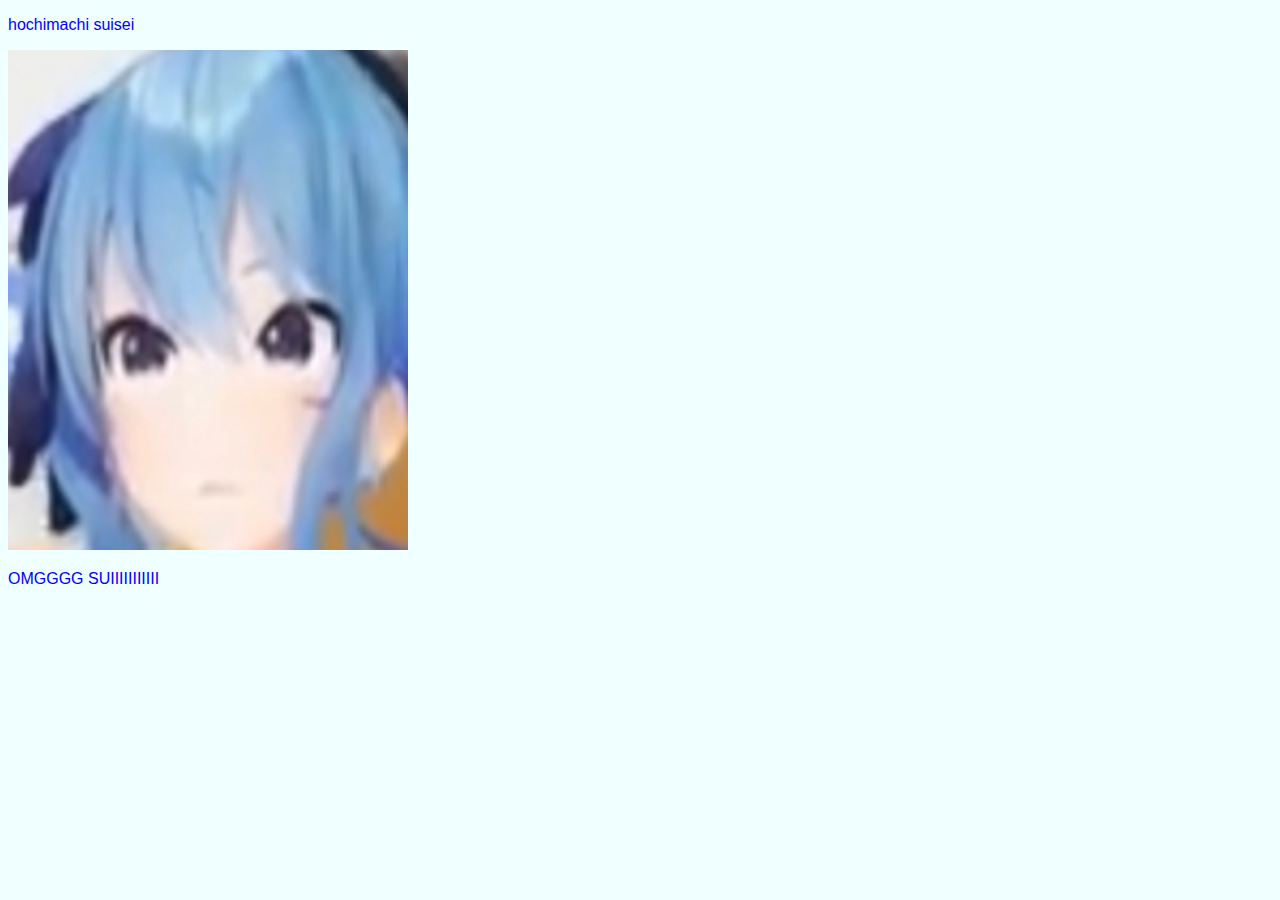
==== index.html @ 1bd21e92 "Improve" ====
<!DOCTYPE html>
<html>
<head>
    <meta charset='utf-8'>
    <meta http-equiv='X-UA-Compatible' content='IE=edge'>
    <title>Page Title</title>
    <meta name='viewport' content='width=device-width, initial-scale=1'>
    <link rel='stylesheet' type='text/css' media='screen' href='main.css'>
    <script src='main.js'></script>
    <link rel="stylesheet" href="./styles/style.css">
</head>
<body>
    <p>hochimachi suisei</p>
     <img src="sui.png" width="400" height="500">
	 <p> OMGGGG SUIIIIIIIIIII </p>
</body>
</html>
---- styles/style.css ----
p {
    color:blue;
    font-family: Arial, Helvetica, sans-serif;
    
}

body {
    background-color: azure;
}
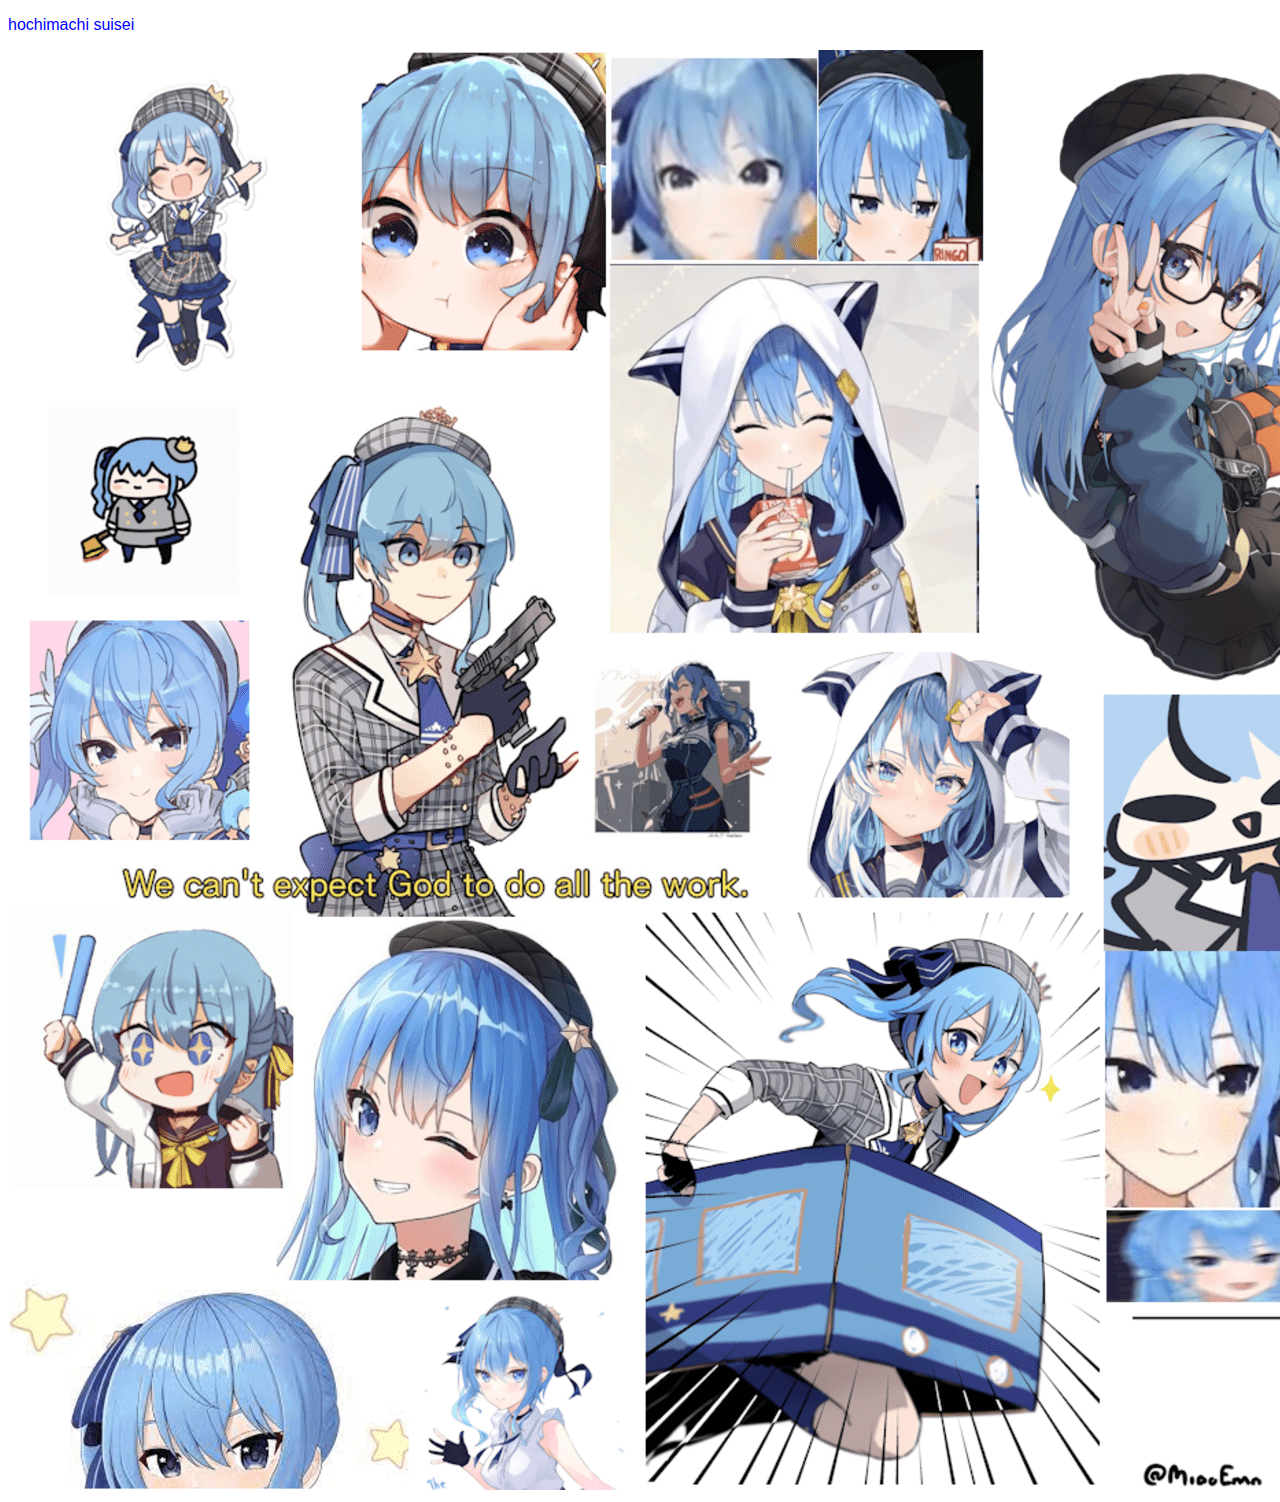
==== commit 9c040ead: "lmao" ====
--- a/index.html
+++ b/index.html
@@ -1,5 +1,8 @@
 <!DOCTYPE html>
 <html>
+
+
+
 <head>
     <meta charset='utf-8'>
     <meta http-equiv='X-UA-Compatible' content='IE=edge'>
@@ -9,9 +12,12 @@
     <script src='main.js'></script>
     <link rel="stylesheet" href="./styles/style.css">
 </head>
+
+
+
 <body>
     <p>hochimachi suisei</p>
-     <img src="sui.png" width="400" height="500">
-	 <p> OMGGGG SUIIIIIIIIIII </p>
+     <img src="./images/suisei (2).png" >
+
 </body>
 </html>--- a/styles/style.css
+++ b/styles/style.css
@@ -4,6 +4,6 @@
     
 }
 
-body {
+/* body {
     background-color: azure;
-}+} */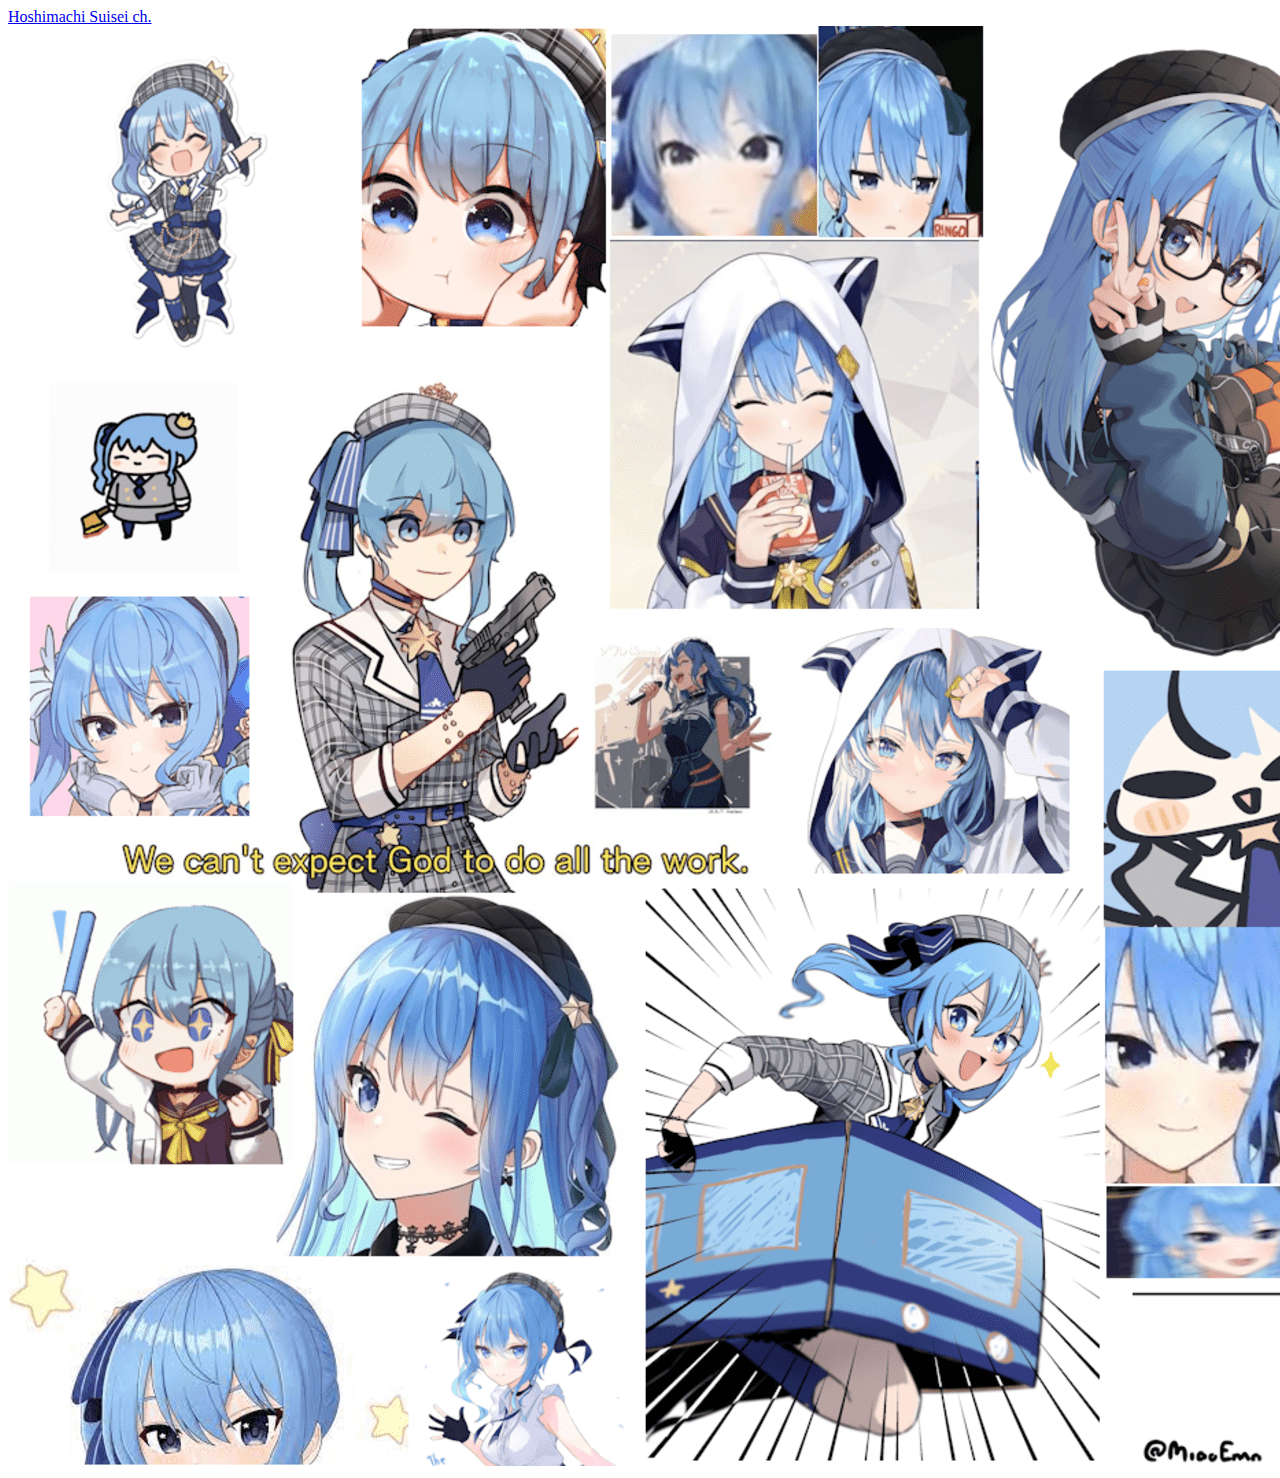
==== commit c1e95e08: "added link to channel" ====
--- a/index.html
+++ b/index.html
@@ -16,7 +16,7 @@
 
 
 <body>
-    <p>hochimachi suisei</p>
+    <a href="https://www.youtube.com/channel/UC5CwaMl1eIgY8h02uZw7u8A">Hoshimachi Suisei ch.</a>
      <img src="./images/suisei (2).png" >
 
 </body>
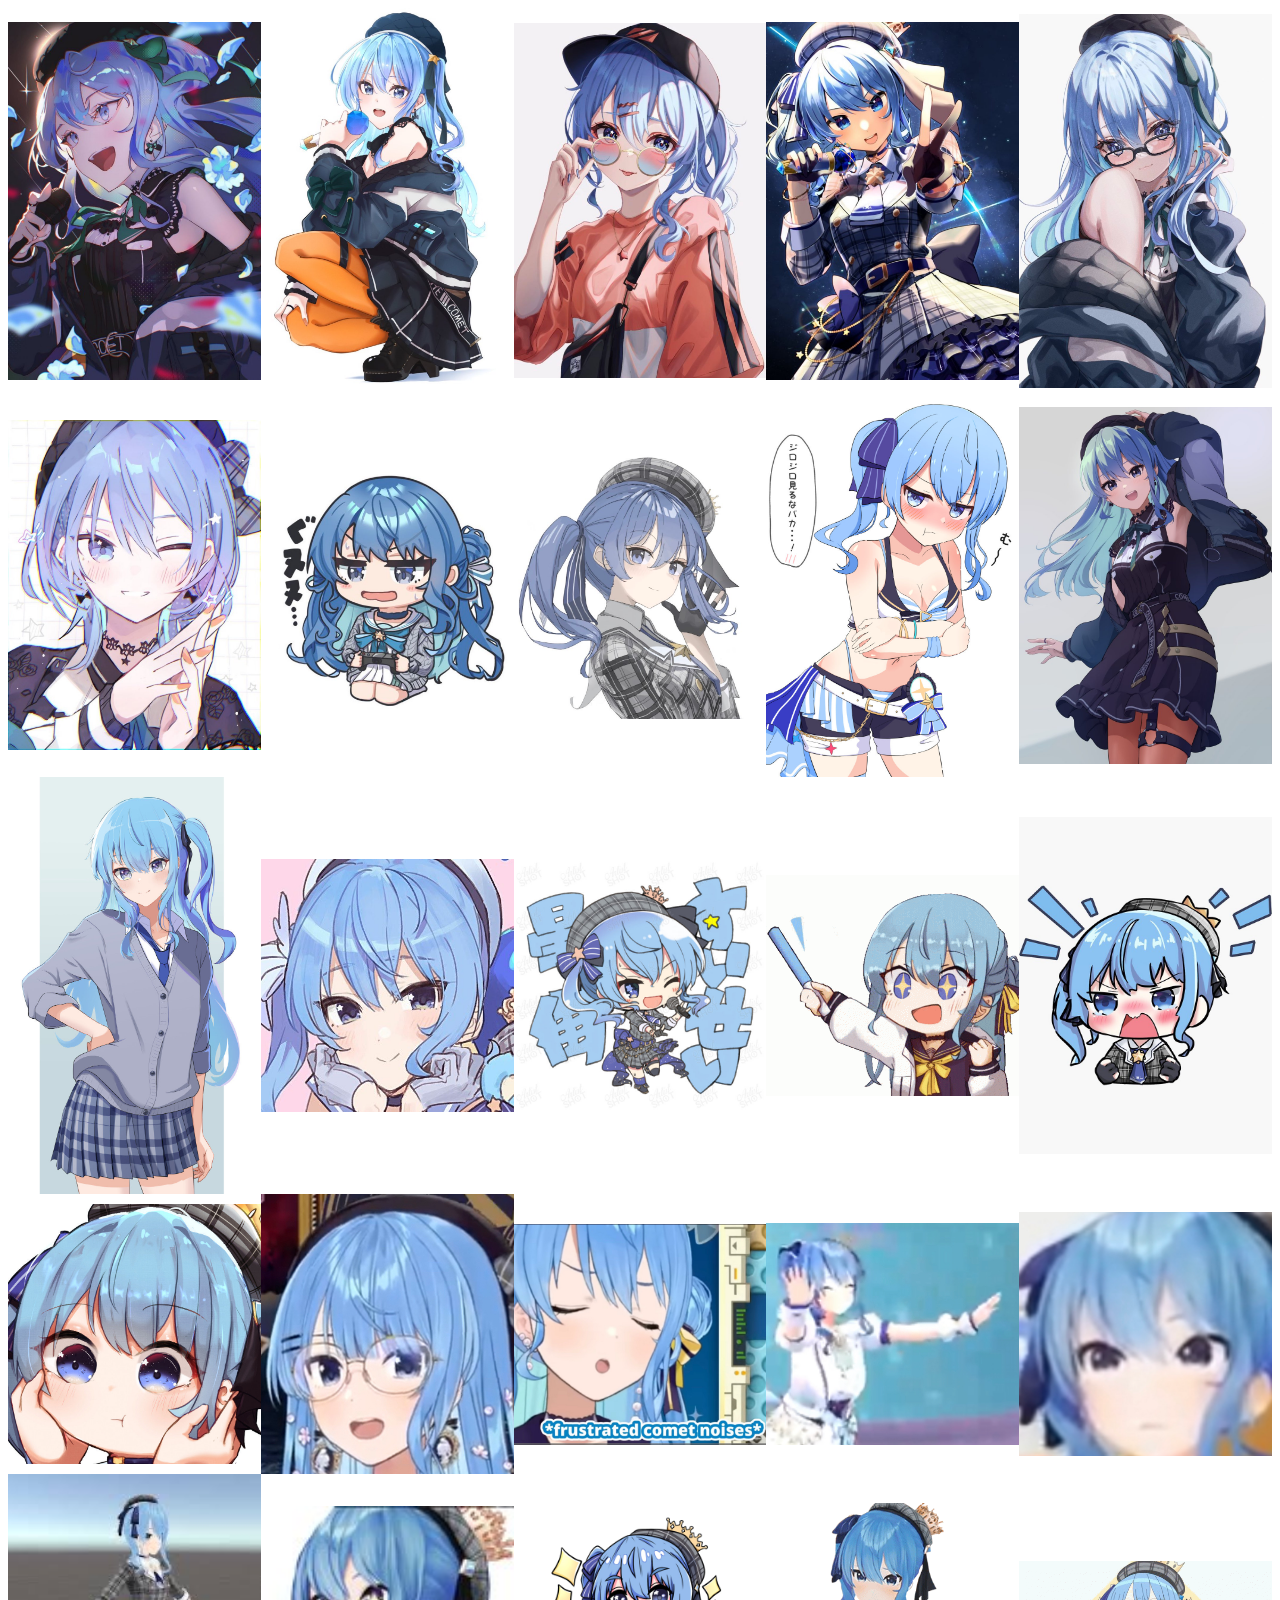
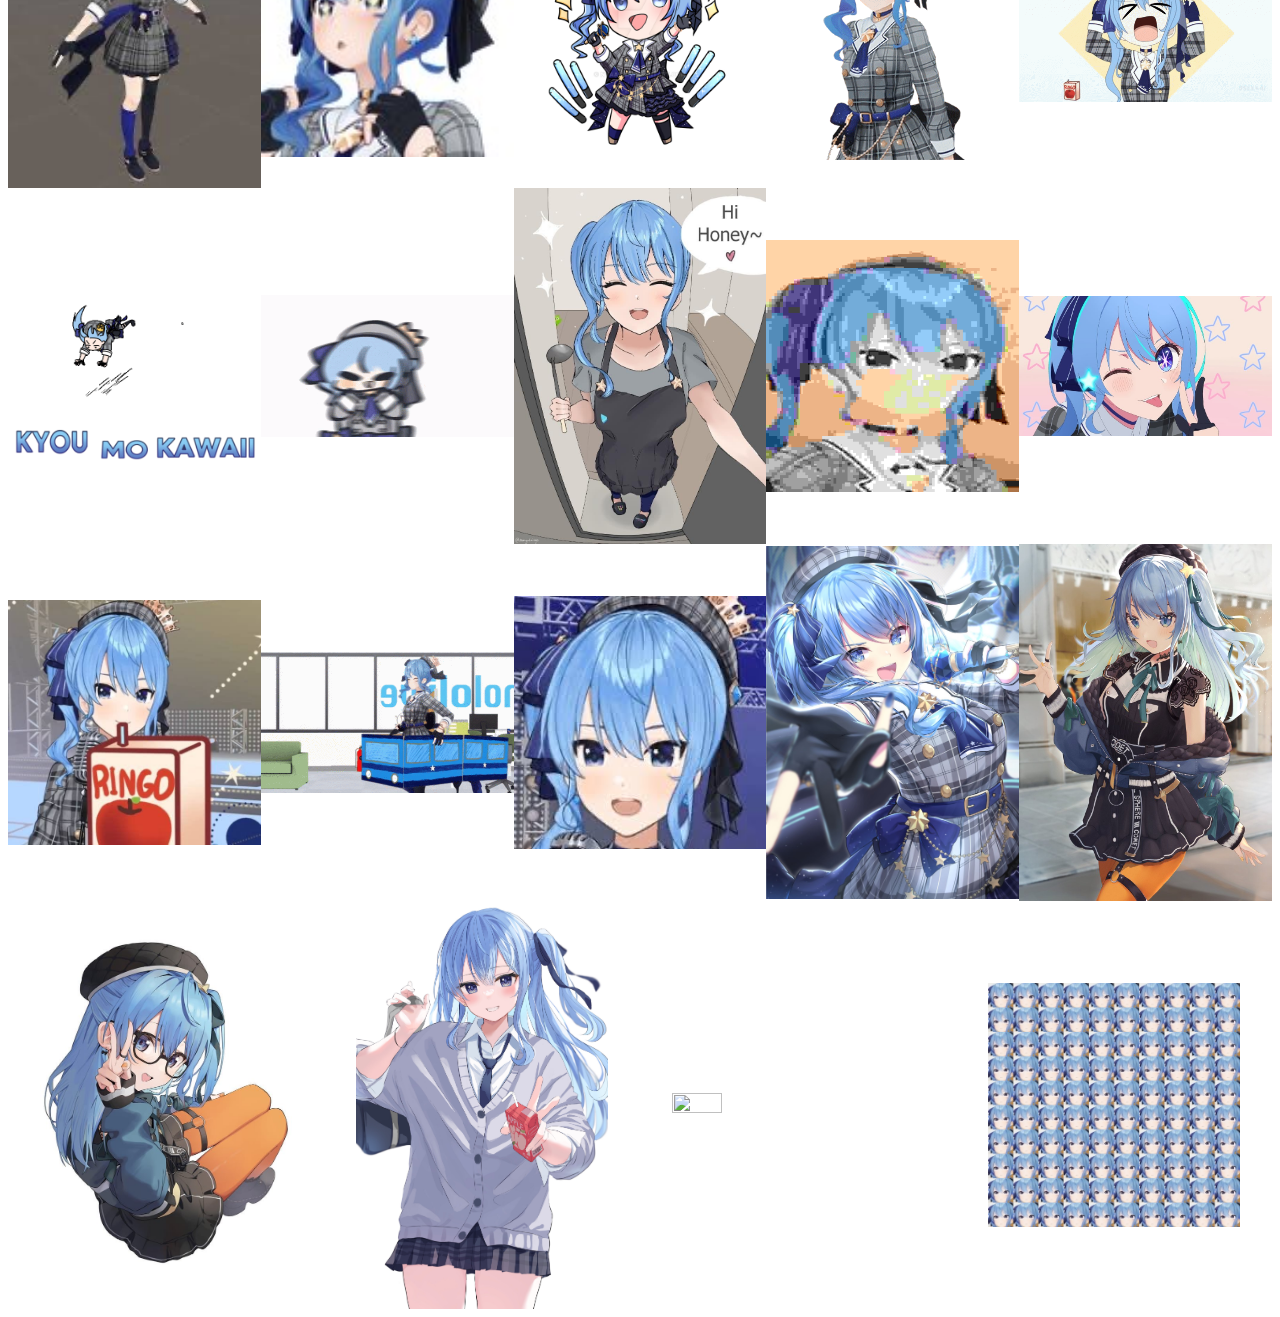
==== commit af7f6517: "redesign" ====
--- a/index.html
+++ b/index.html
@@ -6,18 +6,59 @@
 <head>
     <meta charset='utf-8'>
     <meta http-equiv='X-UA-Compatible' content='IE=edge'>
-    <title>Page Title</title>
+    <title>Sui-site</title>
     <meta name='viewport' content='width=device-width, initial-scale=1'>
-    <link rel='stylesheet' type='text/css' media='screen' href='main.css'>
-    <script src='main.js'></script>
     <link rel="stylesheet" href="./styles/style.css">
 </head>
 
 
 
 <body>
-    <a href="https://www.youtube.com/channel/UC5CwaMl1eIgY8h02uZw7u8A">Hoshimachi Suisei ch.</a>
-     <img src="./images/suisei (2).png" >
+    <div class="lemao">
+        <img src="./images/pic0.jpg" alt="">
+        <img src="./images/pic1.jpg" alt="">
+        <img src="./images/pic2.jpg" alt="">
+        <img src="./images/pic3.jpg" alt="">
+        <img src="./images/pic4.jpg" alt="">
+        <img src="./images/pic5.jpg" alt="">
+        <img src="./images/pic6.jpg" alt="">
+        <img src="./images/pic7.jpg" alt="">
+        <img src="./images/pic8.jpg" alt="">
+        <img src="./images/pic9.jpg" alt="">
+        <img src="./images/pic10.jpg" alt="">
+        <img src="./images/pic11.jpg" alt="">
+        <img src="./images/pic12.jpg" alt="">
+        <img src="./images/pic13.gif" alt="">
+        <img src="./images/pic14.jpg" alt="">
+        <img src="./images/pic15.jpg" alt="">
+        <img src="./images/pic16.png" alt="">
+        <img src="./images/pic17.png" alt="">
+        <img src="./images/pic18.png" alt="">
+        <img src="./images/pic19.png" alt="">
+        <img src="./images/pic20.jpg" alt="">
+        <img src="./images/pic21.jpg" alt="">
+        <img src="./images/pic22.jpg" alt="">
+        <img src="./images/pic23.gif" alt="">
+        <img src="./images/pic24.gif" alt="">
+        <img src="./images/pic25.gif" alt="">
+        <img src="./images/pic26.gif" alt="">
+        <img src="./images/pic27.jpg" alt="">
+        <img src="./images/pic28.jpg" alt="">
+        <img src="./images/pic29.jpg" alt="">
+        <img src="./images/pic30.jpg" alt="">
+        <img src="./images/pic31.gif" alt="">
+        <img src="./images/pic32.jpg" alt="">
+        <img src="./images/pic33.jpg" alt="">
+        <img src="./images/pic34.jpg" alt="">
+        <img src="./images/pic35.jpg" alt="">
+        <img src="./images/pic36.jpg" alt="">
+        <img src="./images/bg1.png" alt="">
+        <img src="./images/suibackground.jpg" alt="">
+
+
+    </div>
+
 
 </body>
+
 </html>--- a/styles/style.css
+++ b/styles/style.css
@@ -1,9 +1,20 @@
-p {
-    color:blue;
-    font-family: Arial, Helvetica, sans-serif;
-    
+.important {
+    width: 110%;
+    height: 110%;
 }
 
-/* body {
-    background-color: azure;
-} */+.lemao {
+
+    background-image: url('suibackground.img');
+    display: flex;
+    justify-content: space-around;
+    flex-wrap: wrap;
+
+}
+
+img {
+    width: 20%;
+    height: 20%;
+    align-self: center;
+
+}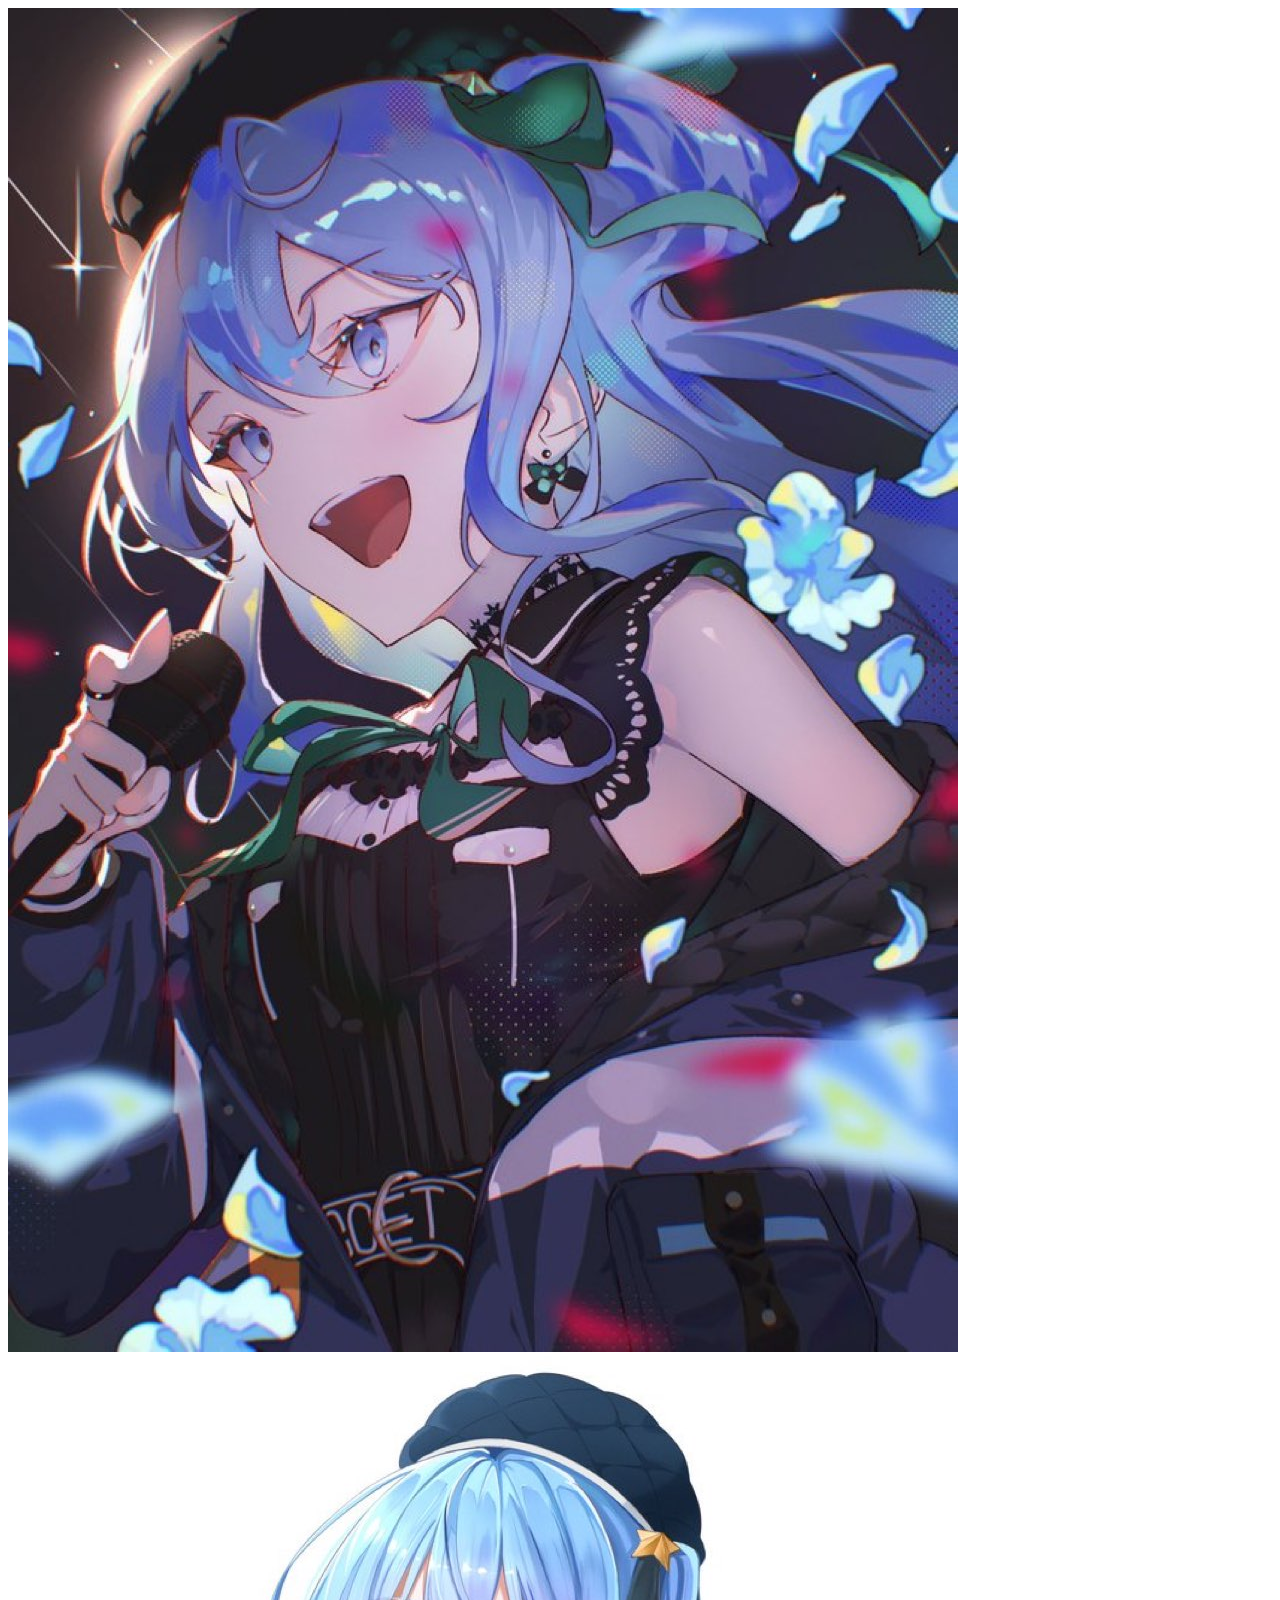
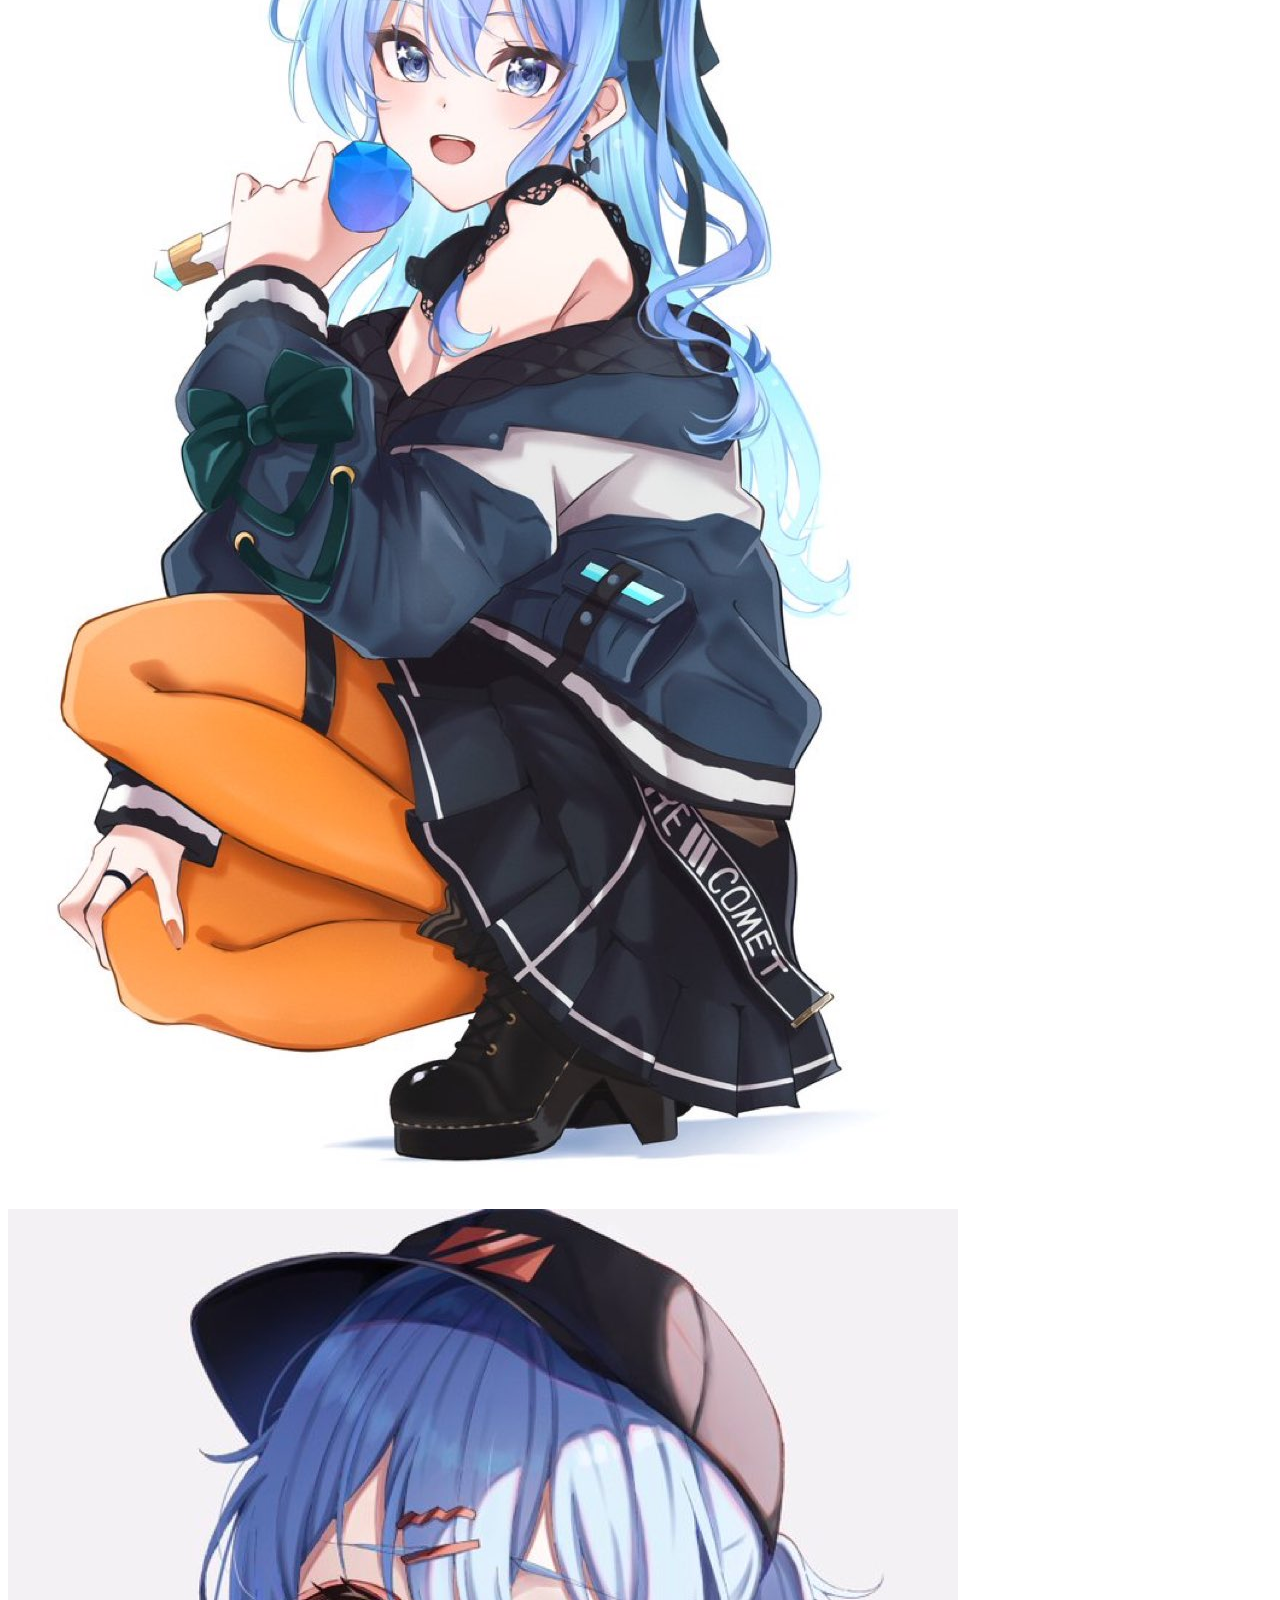
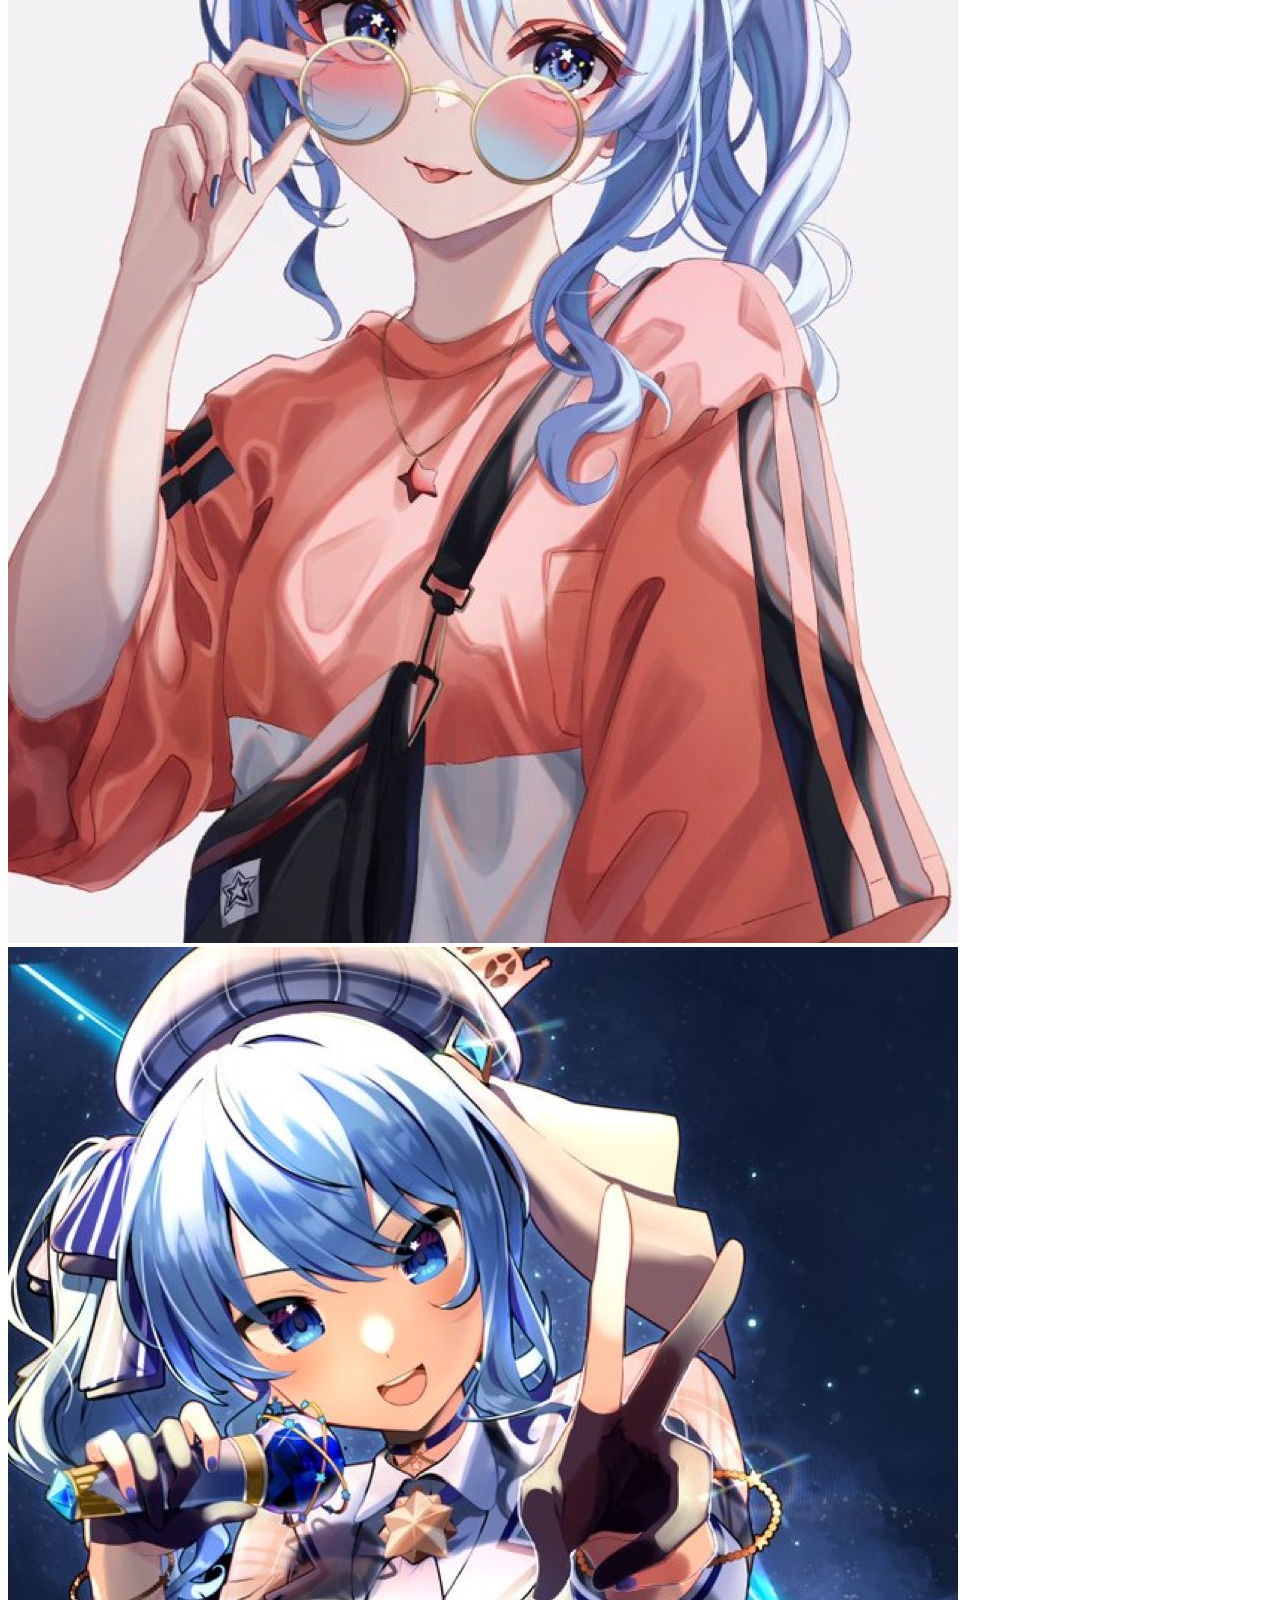
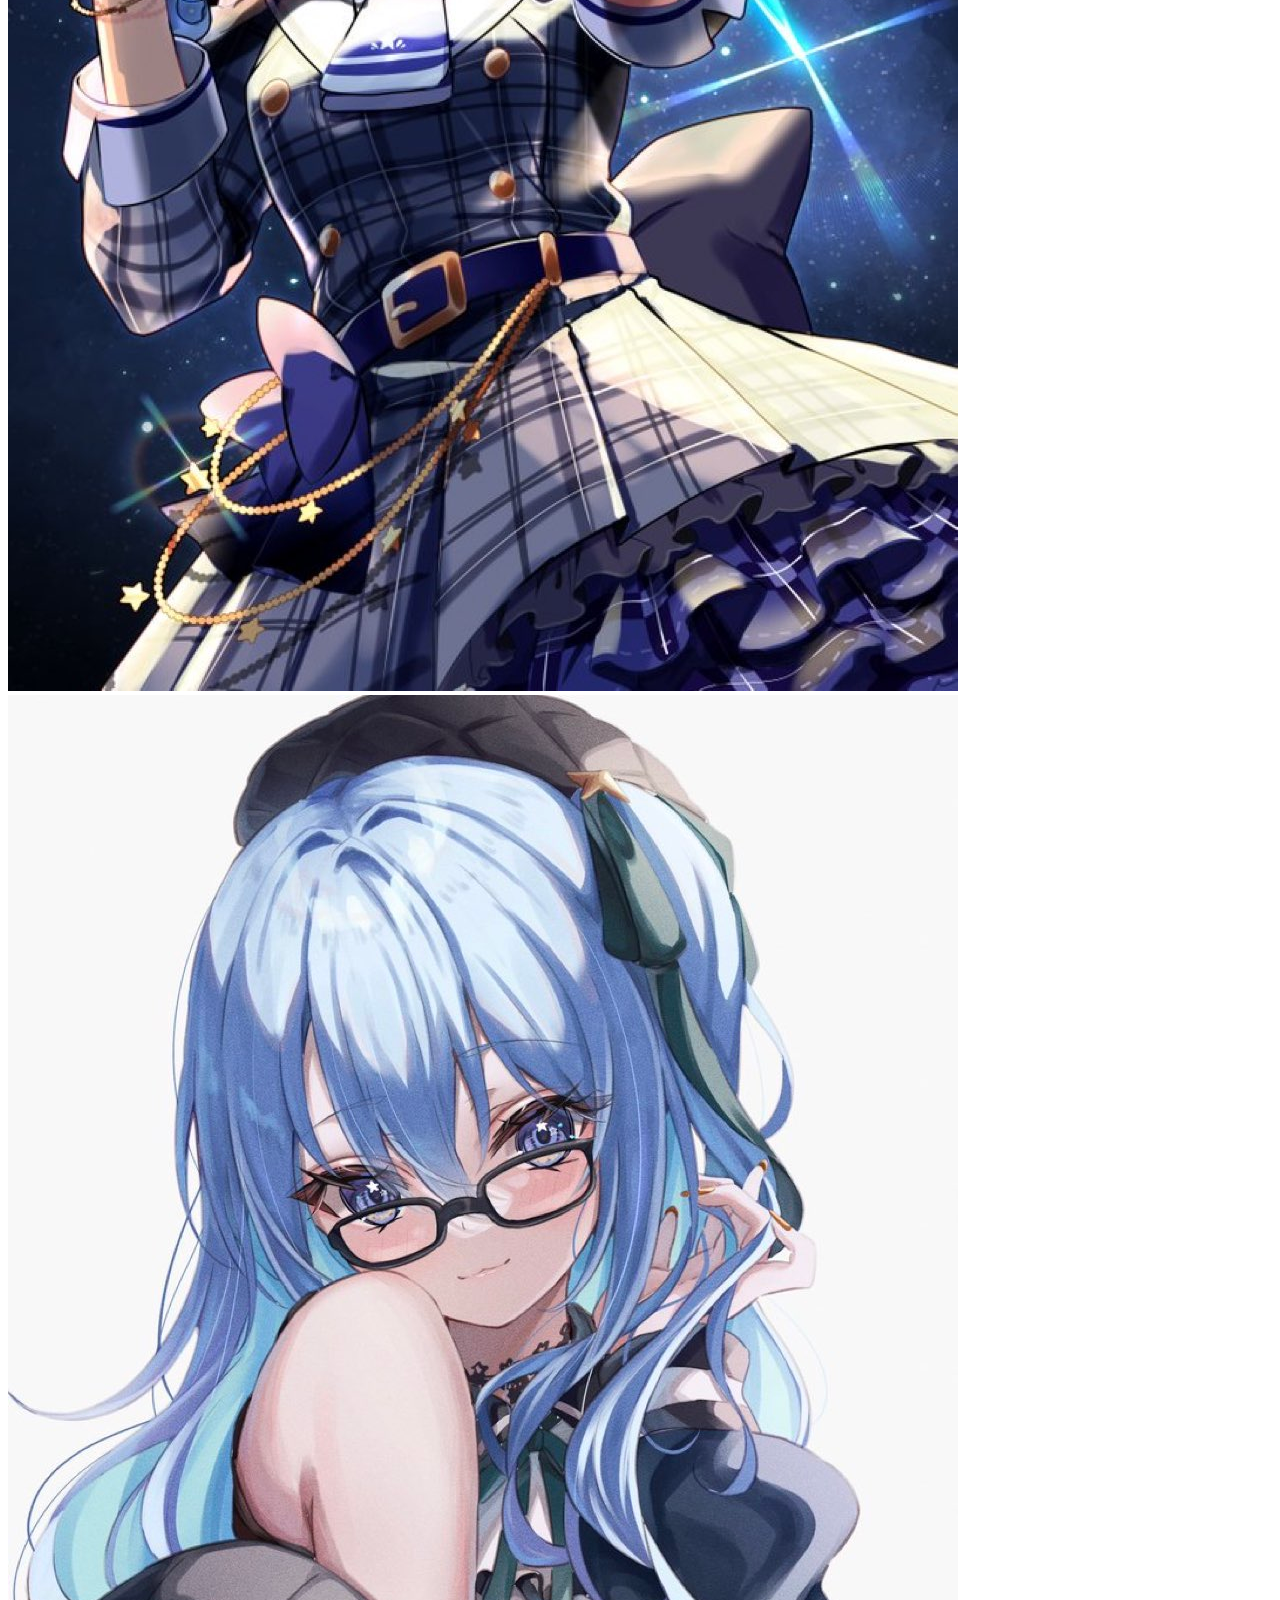
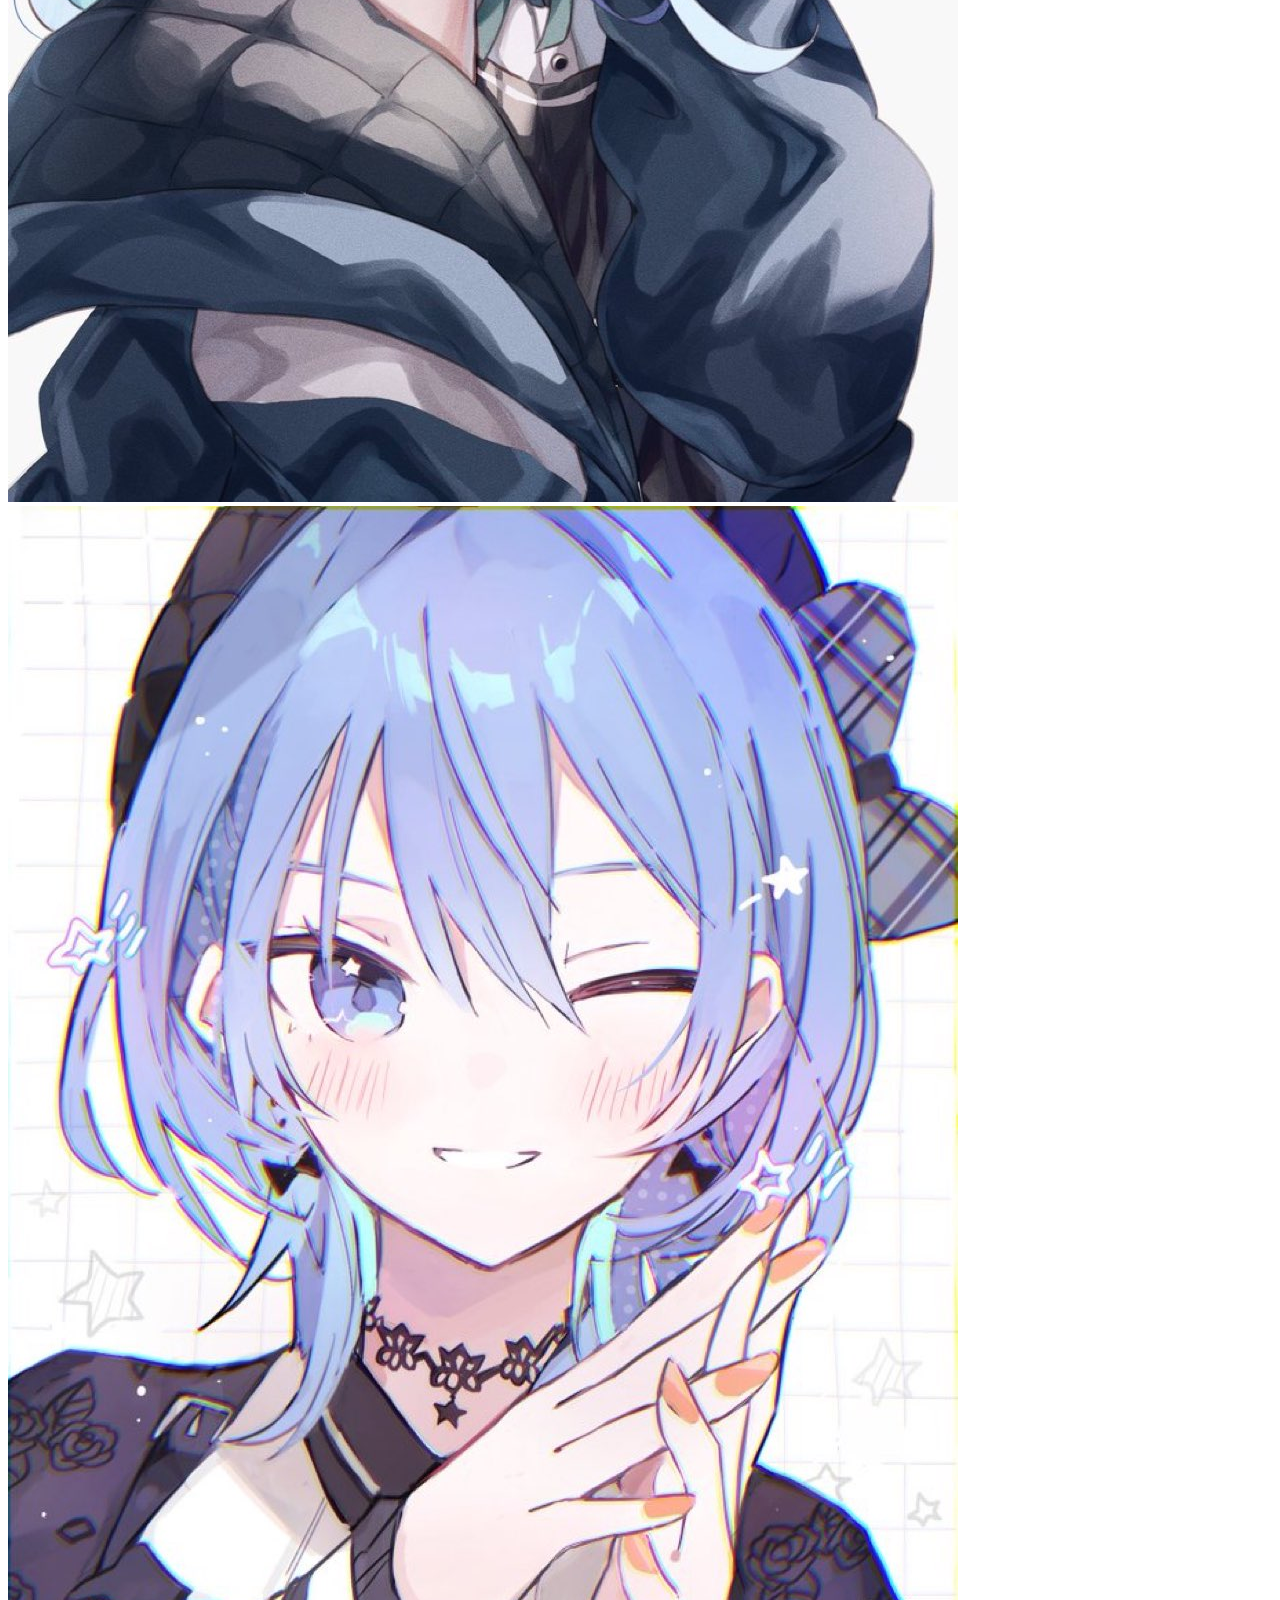
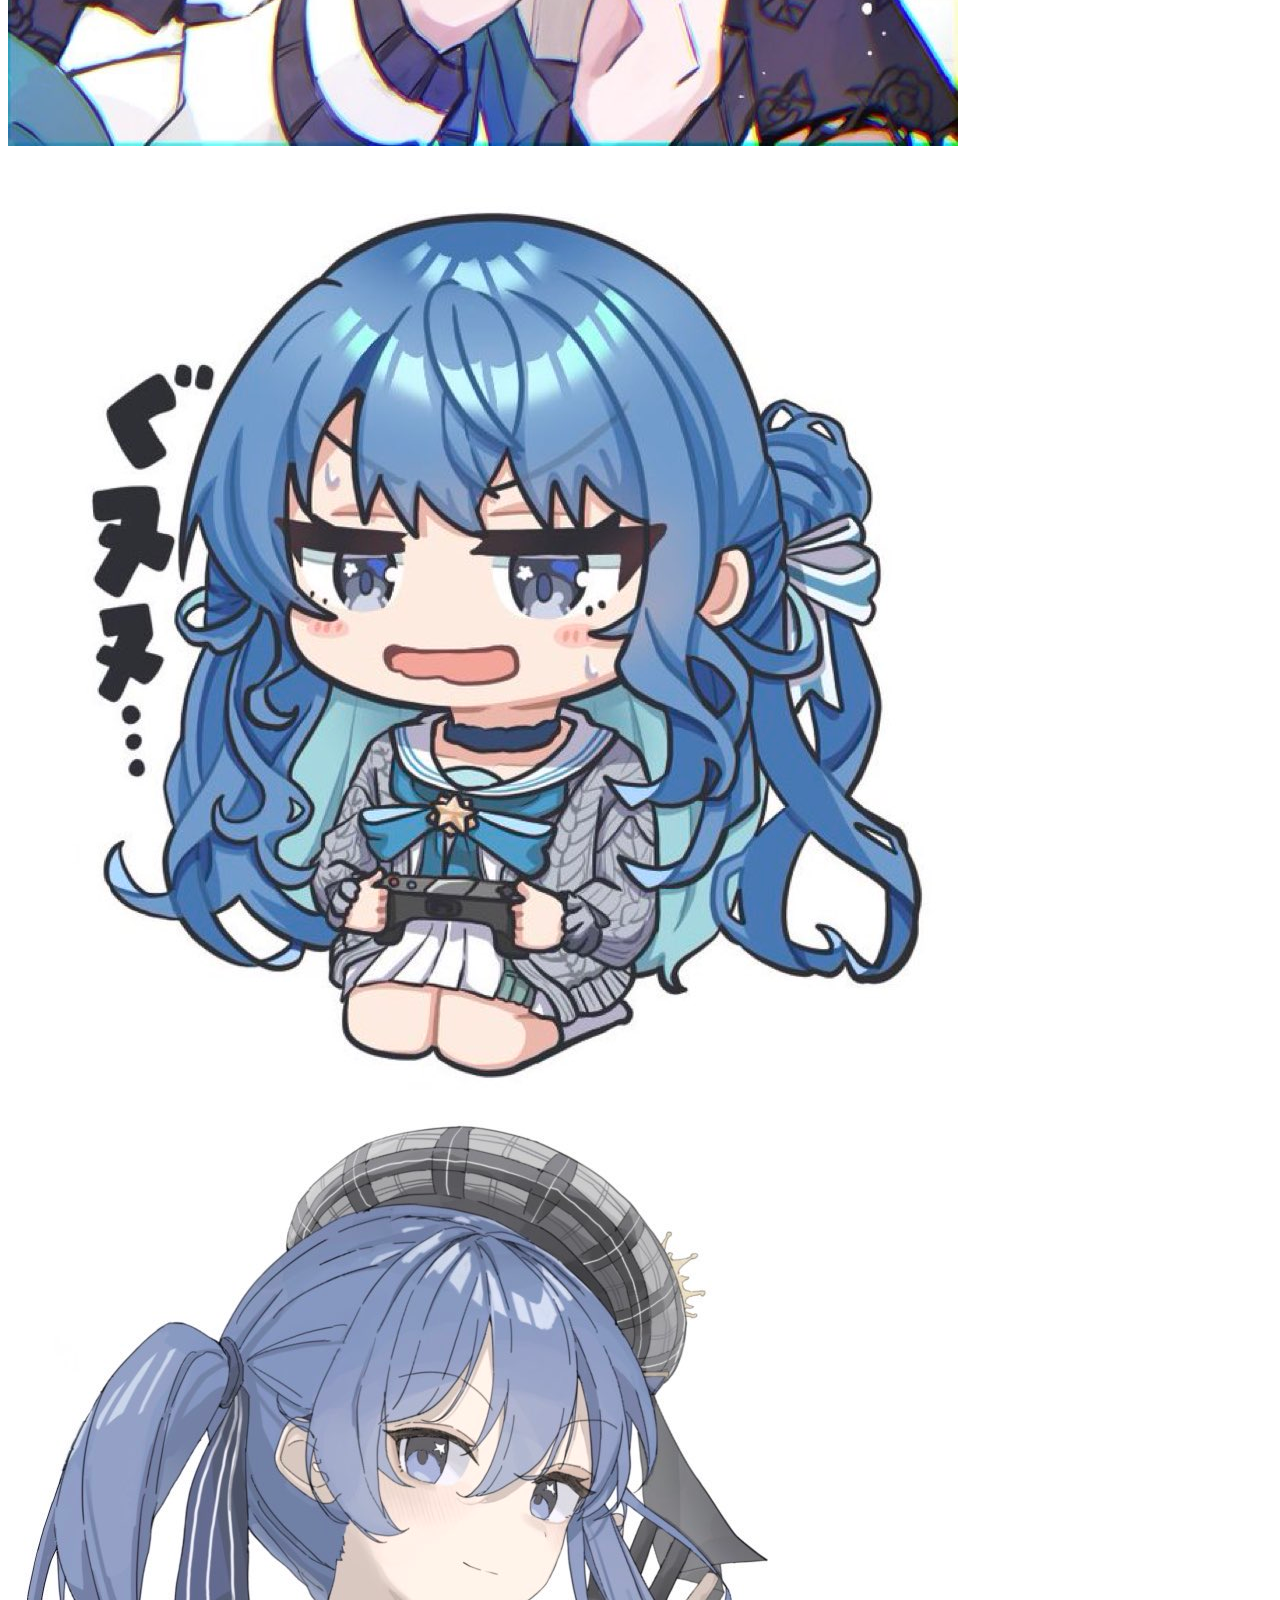
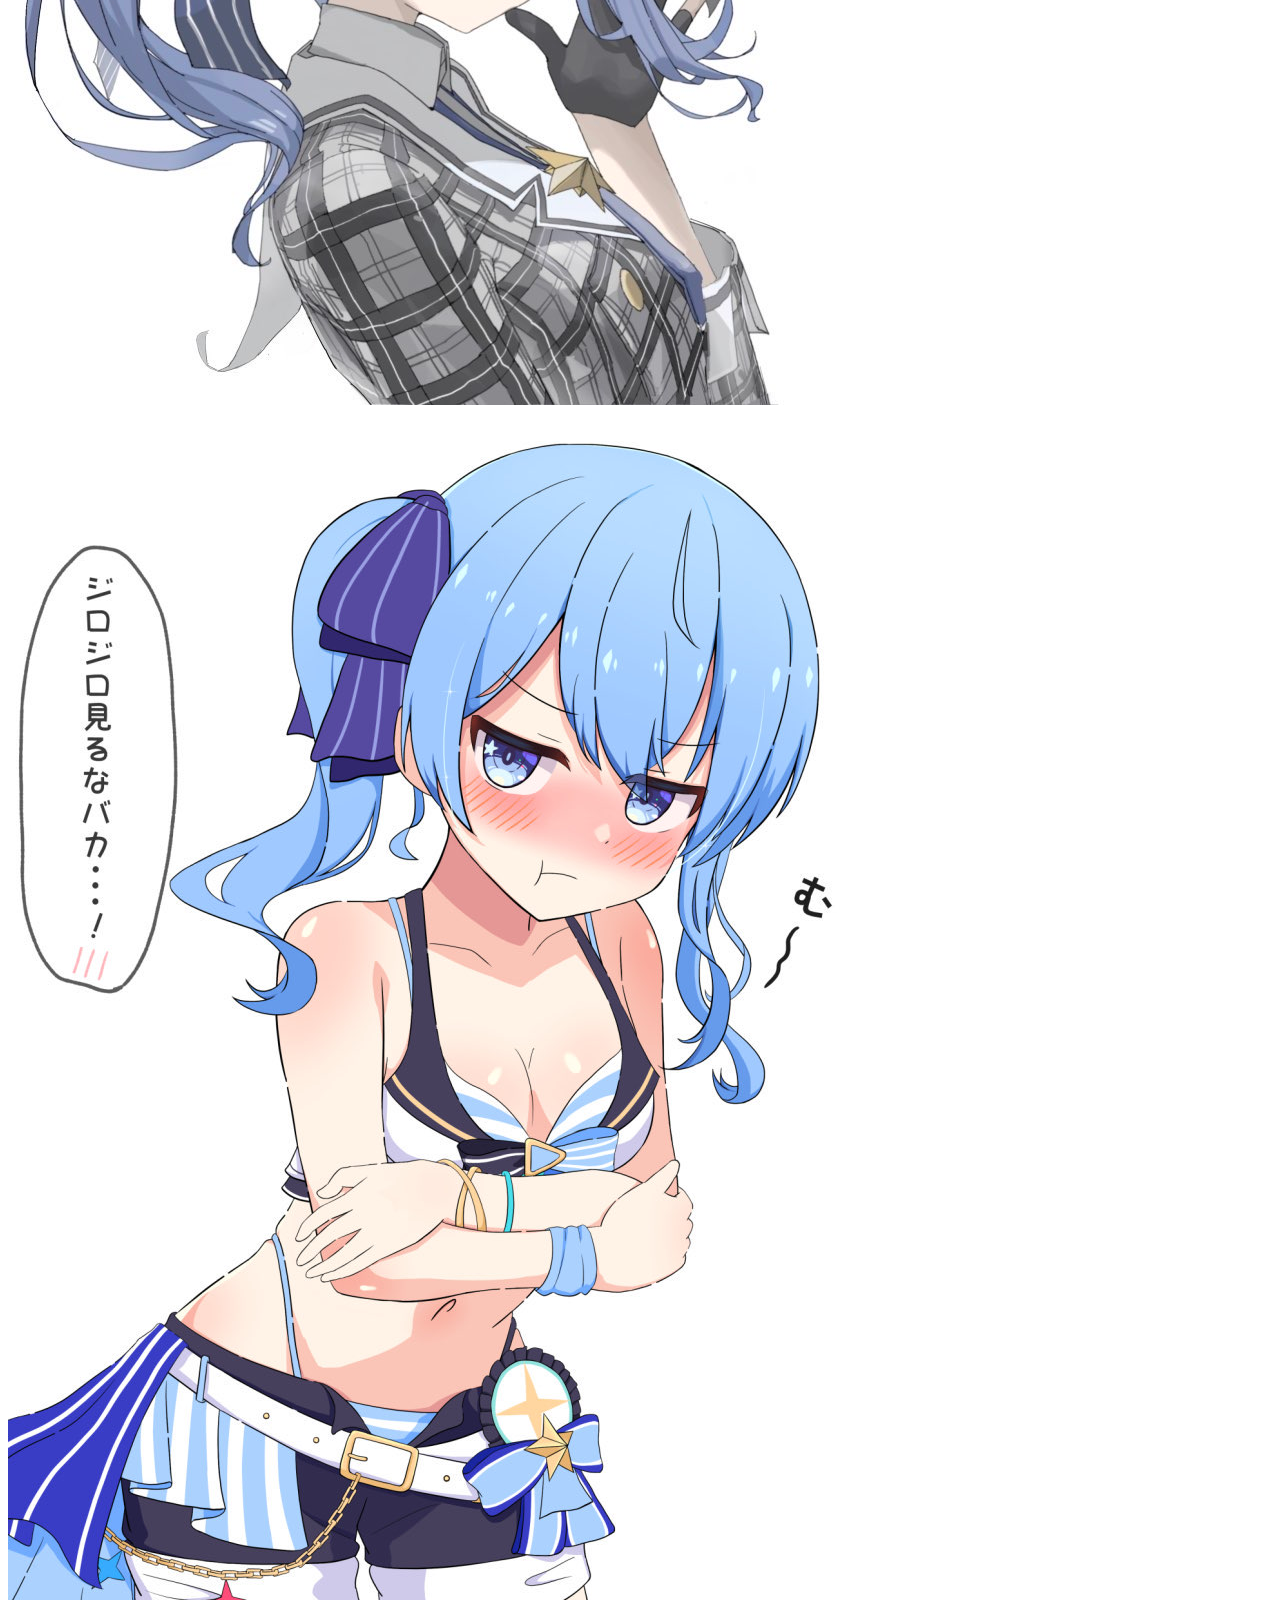
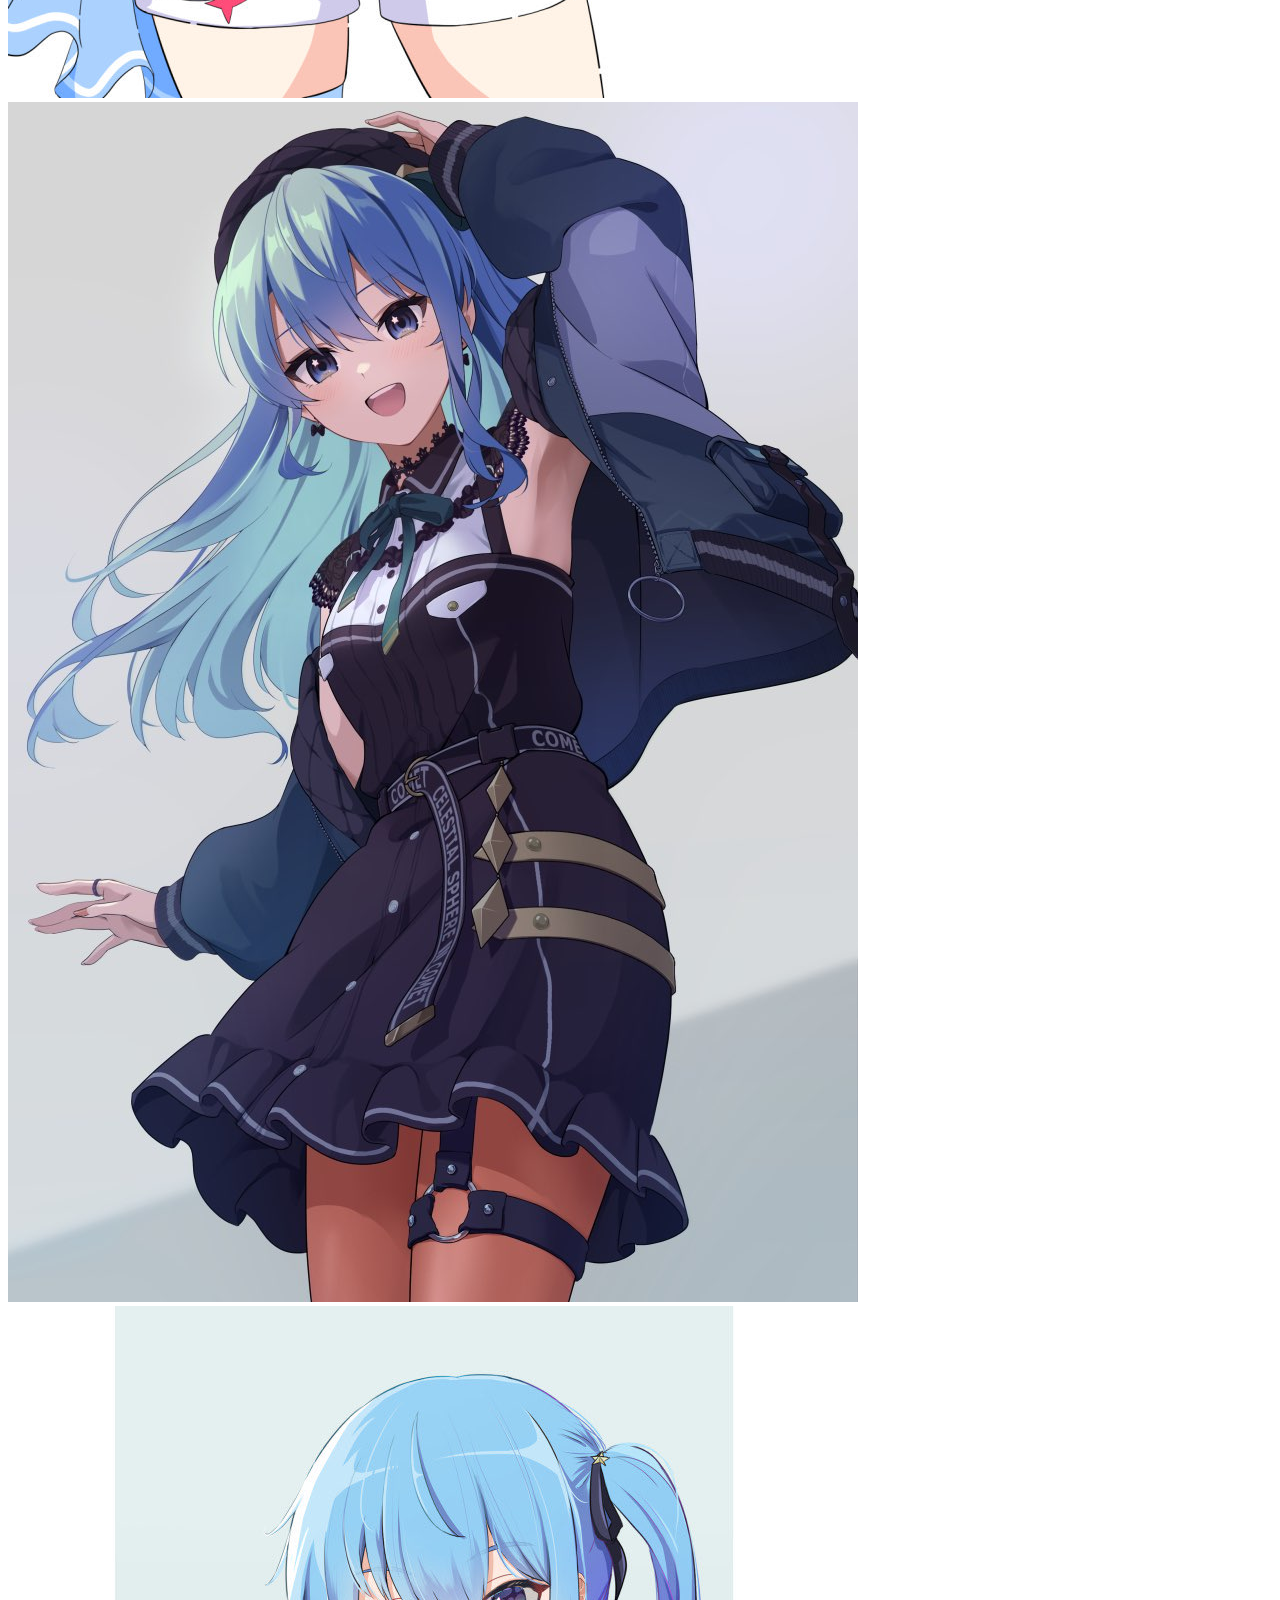
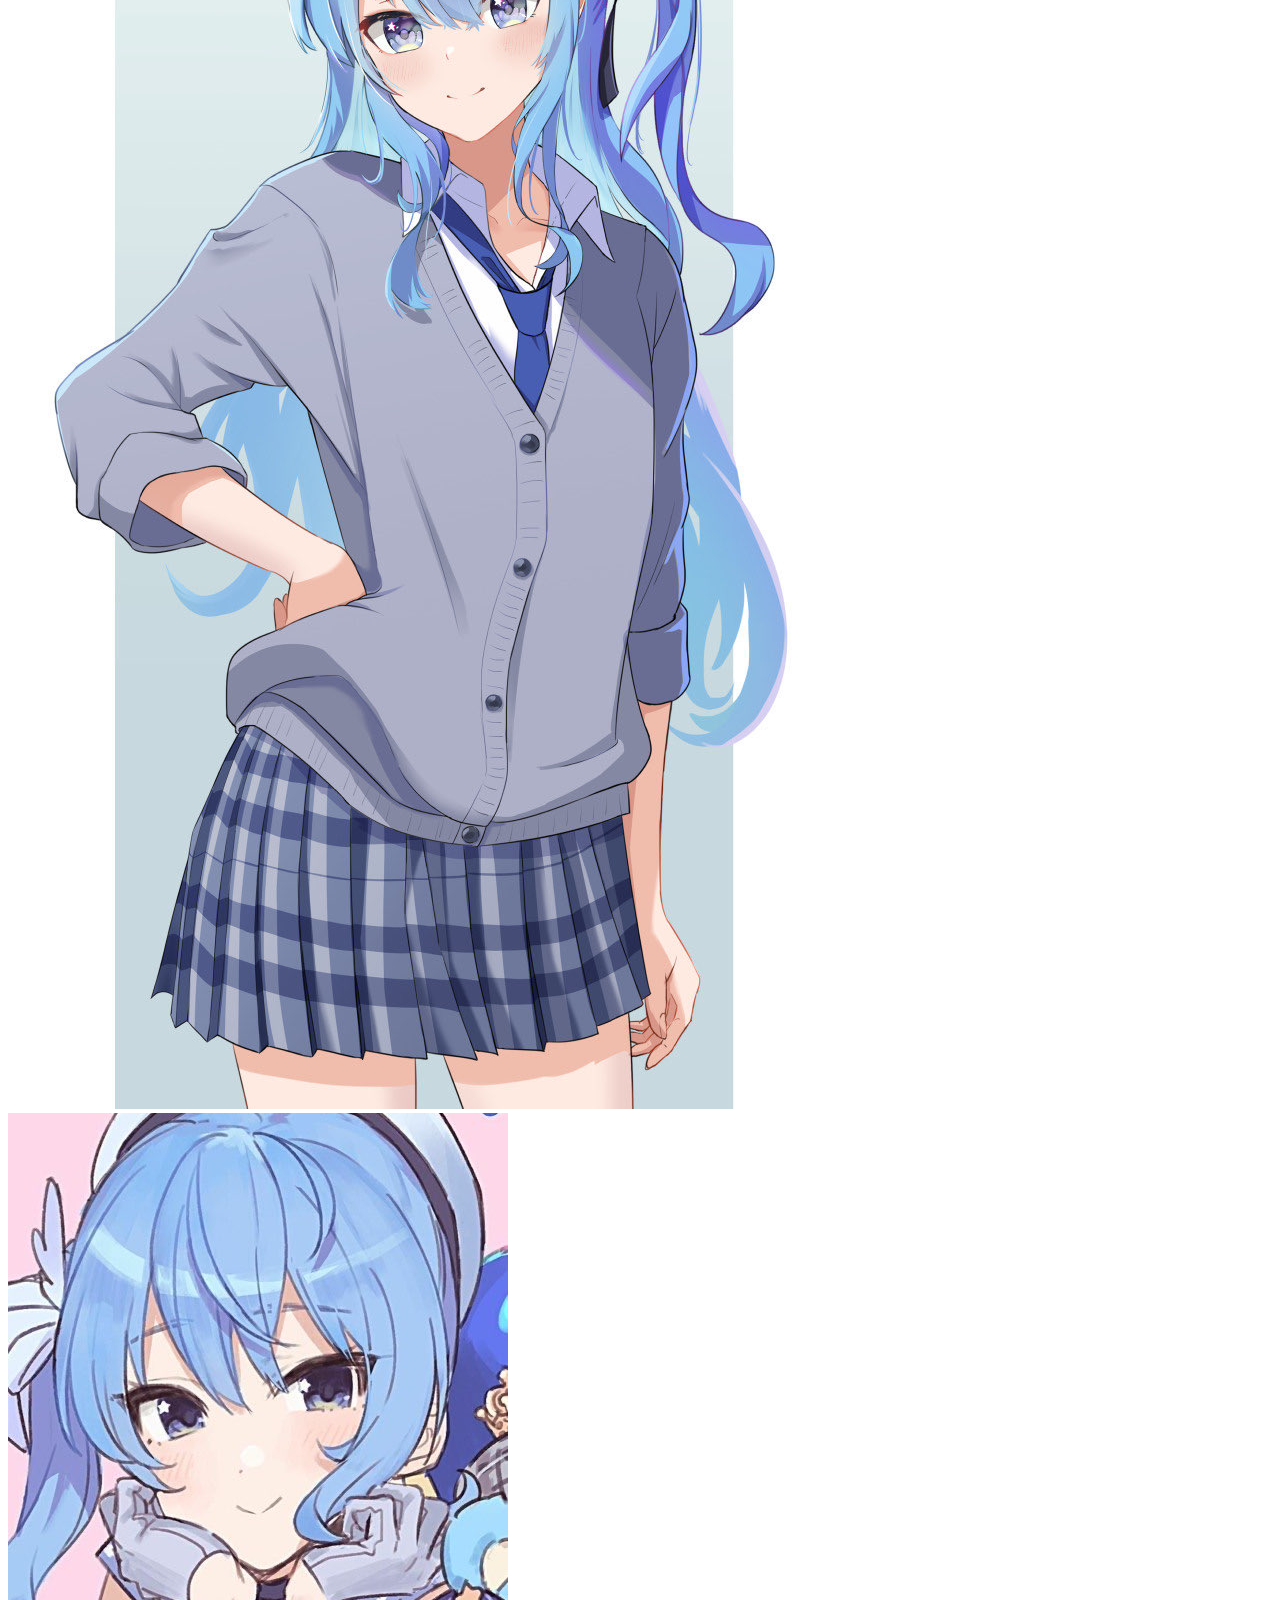
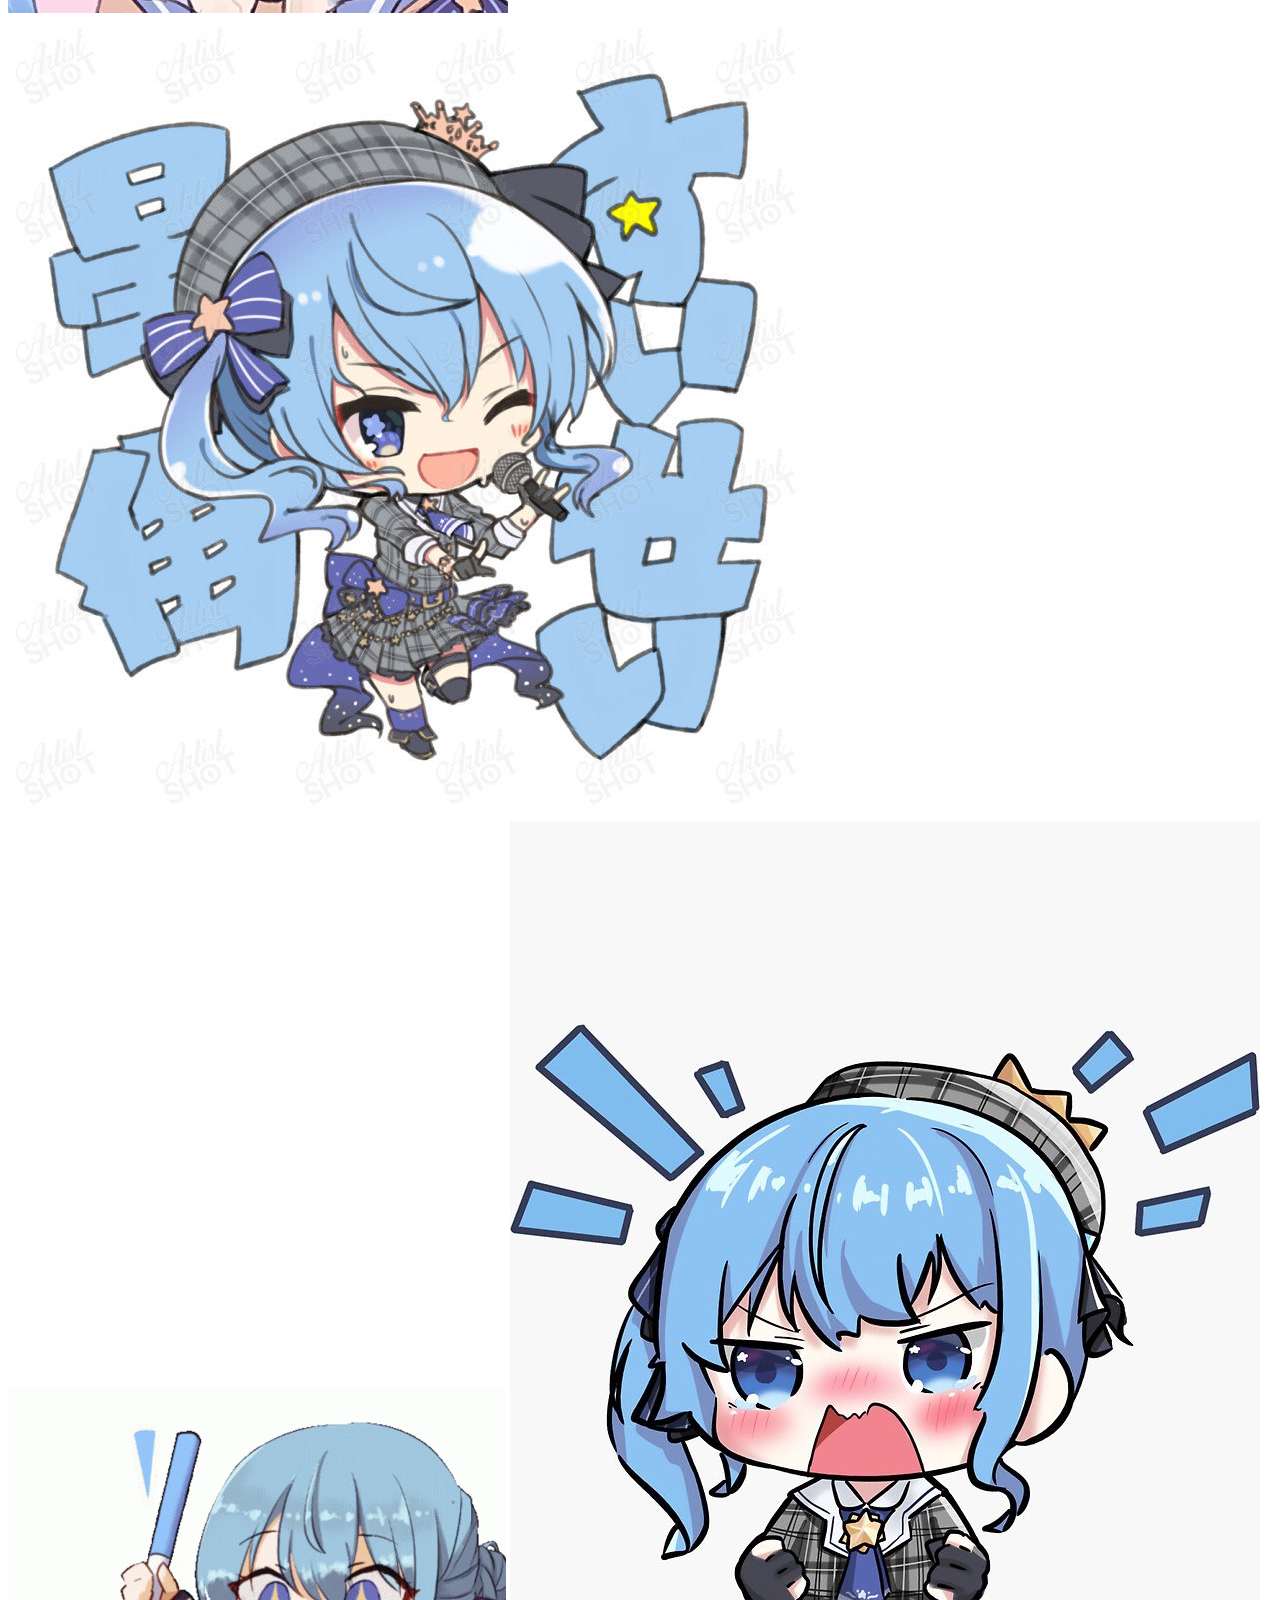
==== commit 634fb1af: "css" ====
--- a/index.html
+++ b/index.html
@@ -8,7 +8,8 @@
     <meta http-equiv='X-UA-Compatible' content='IE=edge'>
     <title>Sui-site</title>
     <meta name='viewport' content='width=device-width, initial-scale=1'>
-    <link rel="stylesheet" href="./styles/style.css">
+
+    <link rel="stylesheet" href="styles.css">
 </head>
 
 
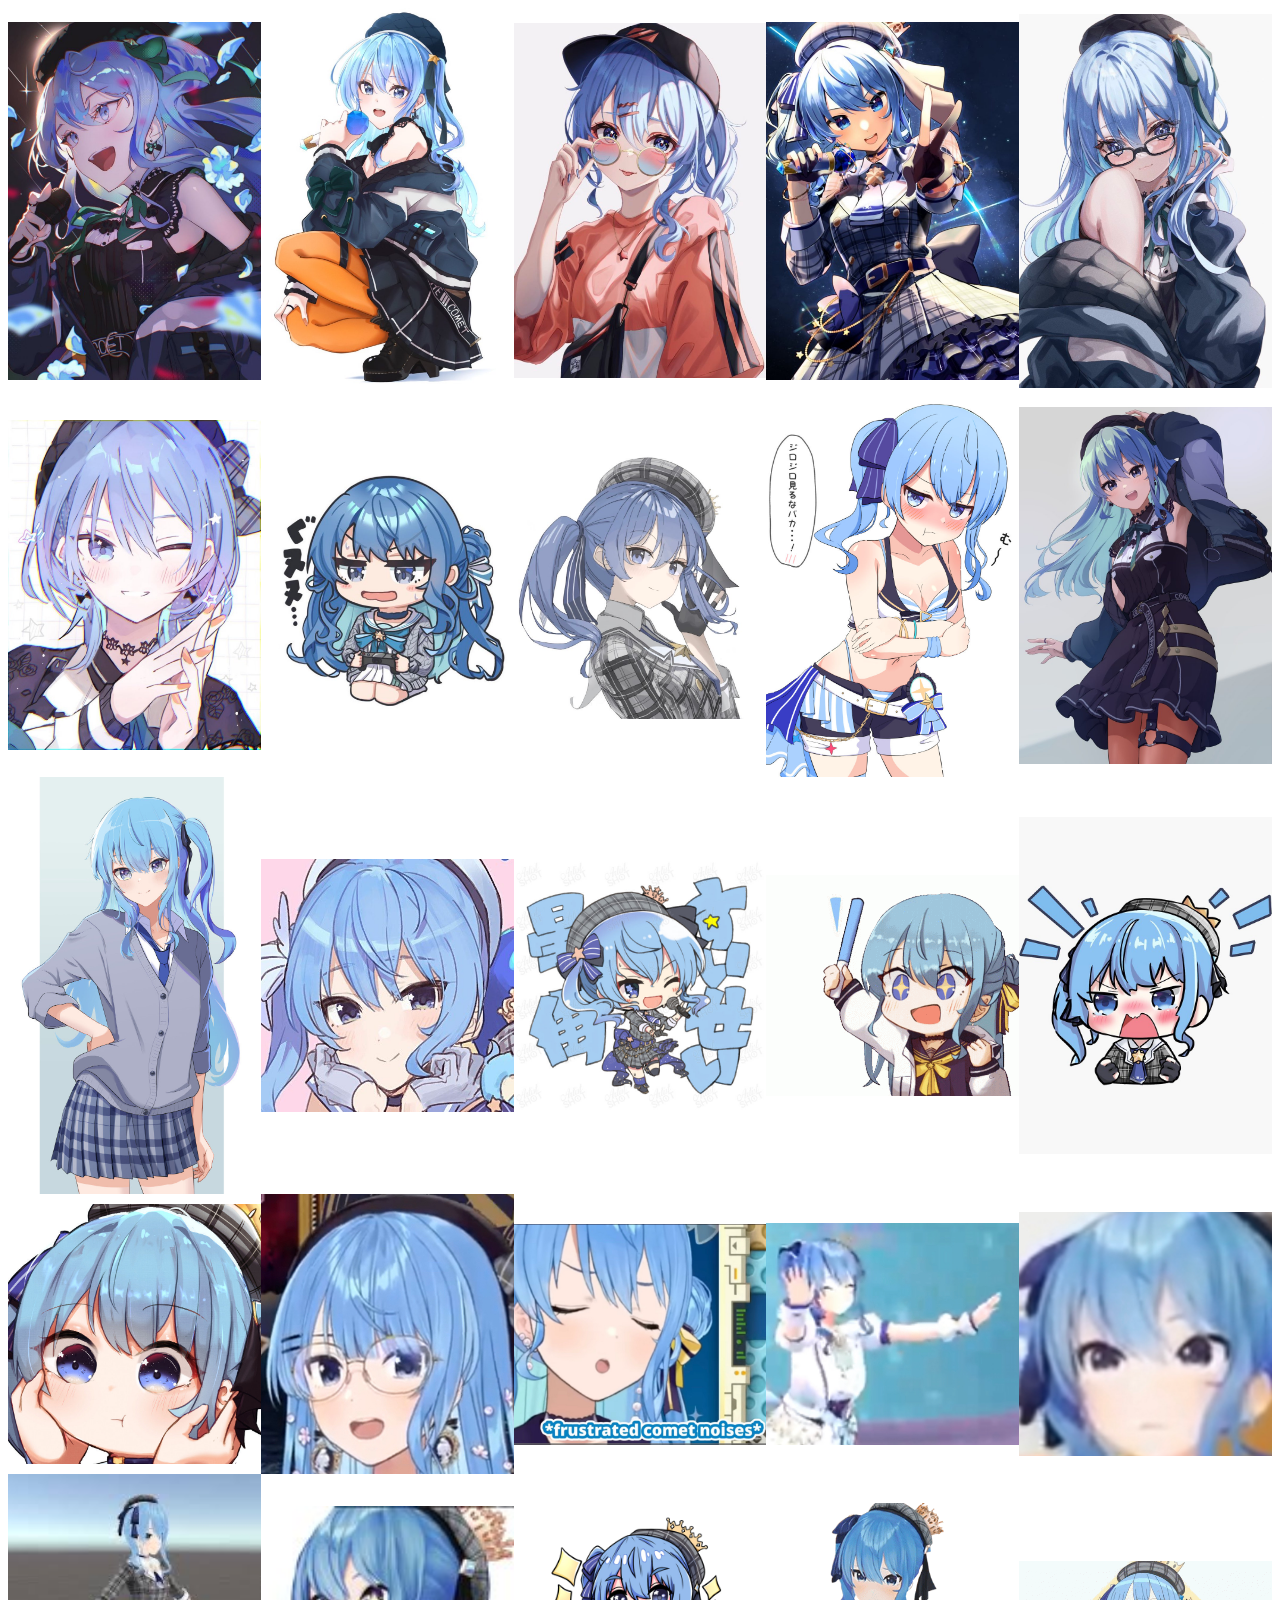
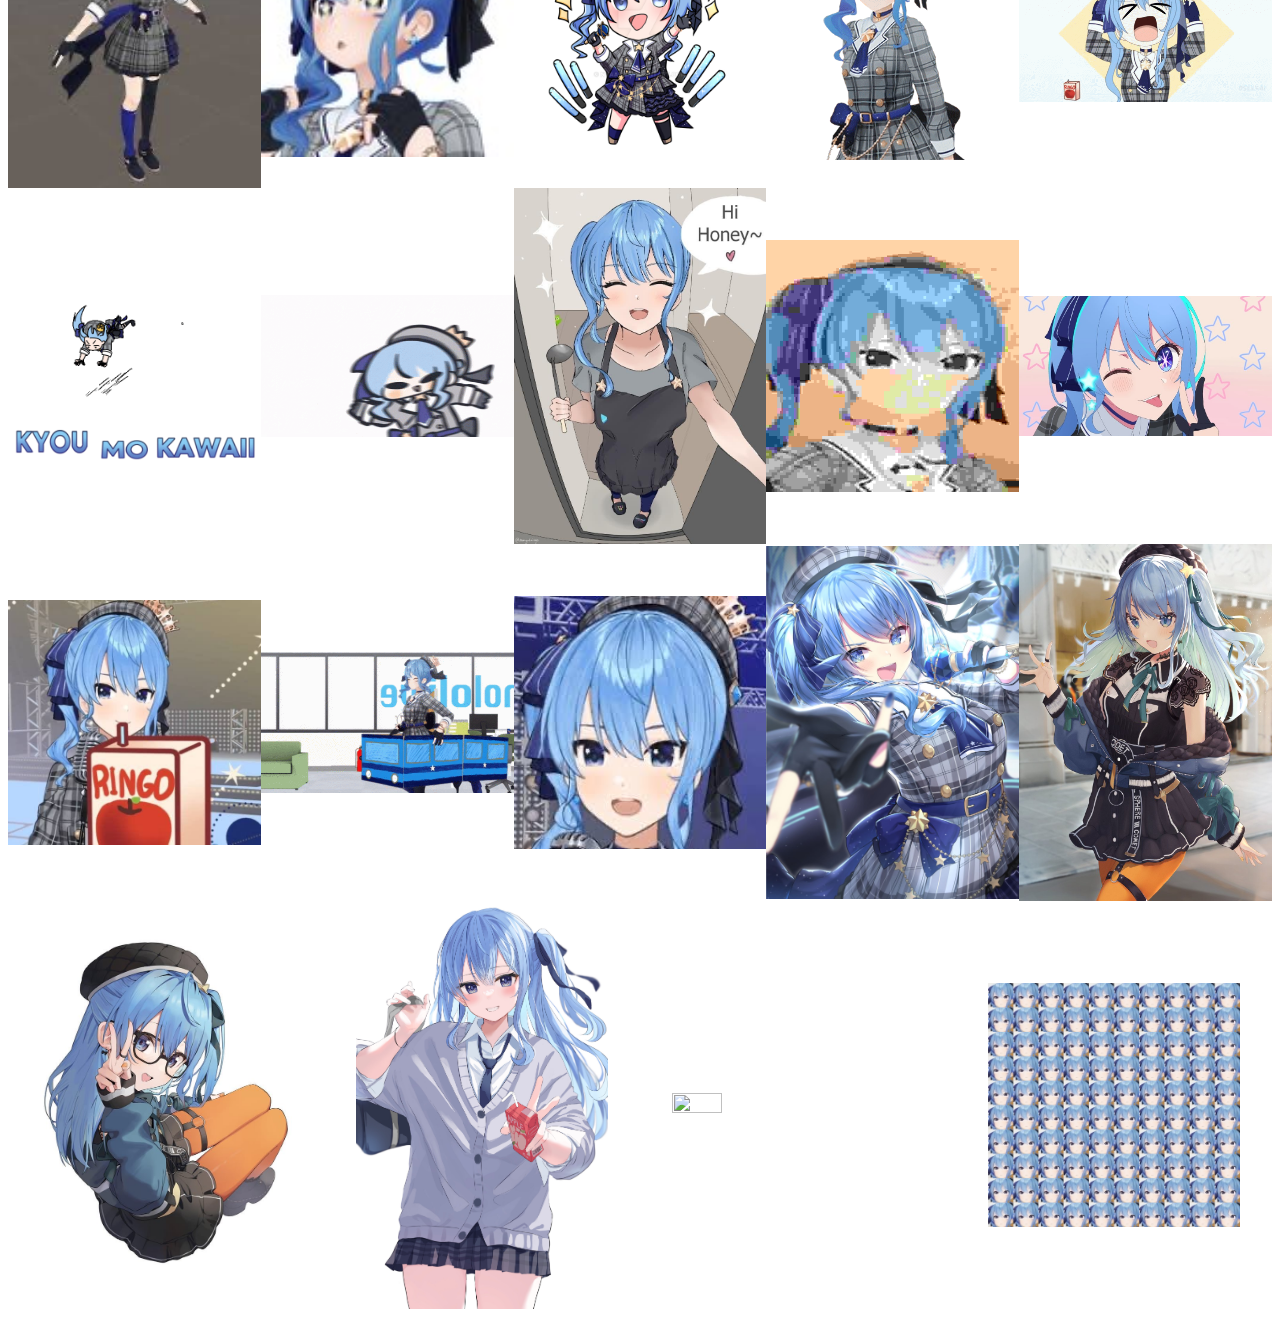
==== commit 245c28ba: "css" ====
--- a/index.html
+++ b/index.html
@@ -9,7 +9,7 @@
     <title>Sui-site</title>
     <meta name='viewport' content='width=device-width, initial-scale=1'>
 
-    <link rel="stylesheet" href="styles.css">
+    <link rel="stylesheet" href="styling.css">
 </head>
 
 
--- a/styling.css
+++ b/styling.css
@@ -0,0 +1,20 @@
+.important {
+    width: 110%;
+    height: 110%;
+}
+
+.lemao {
+
+    background-image: url('suibackground.img');
+    display: flex;
+    justify-content: space-around;
+    flex-wrap: wrap;
+
+}
+
+img {
+    width: 20%;
+    height: 20%;
+    align-self: center;
+
+}